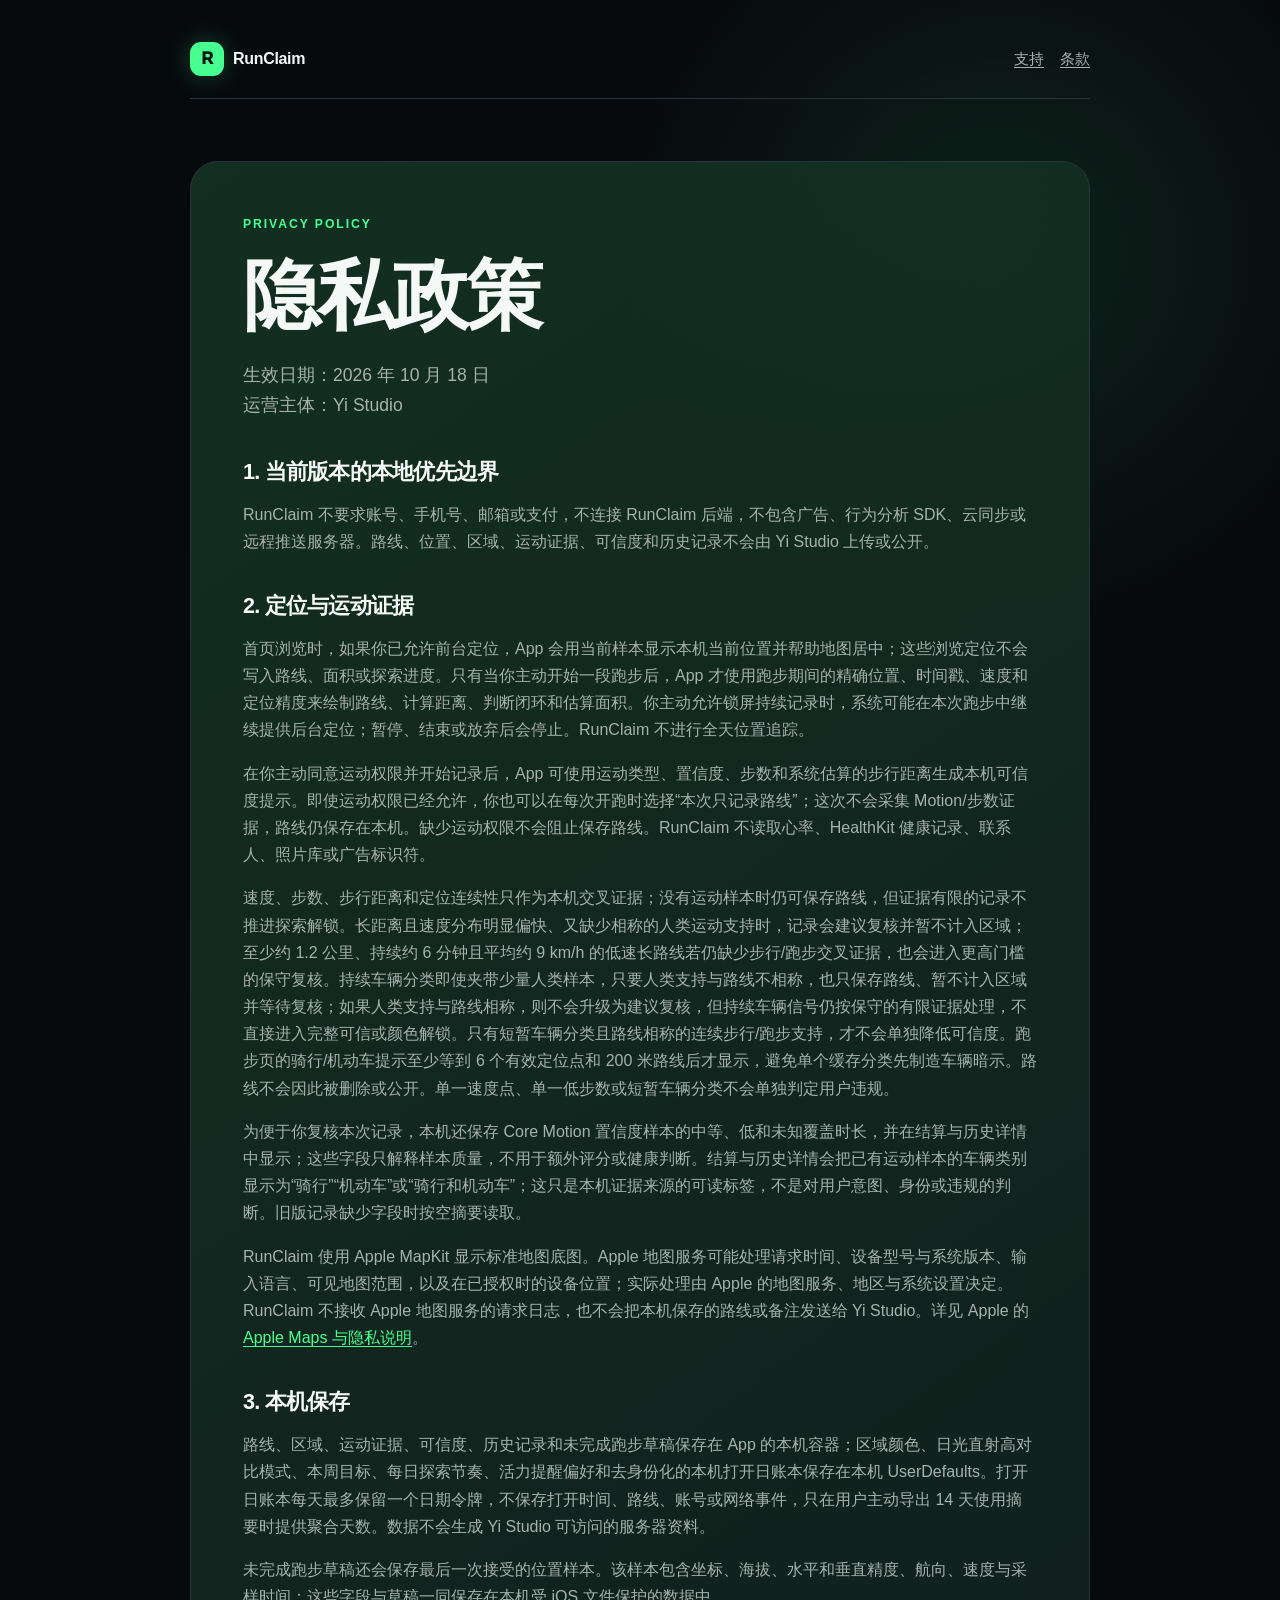
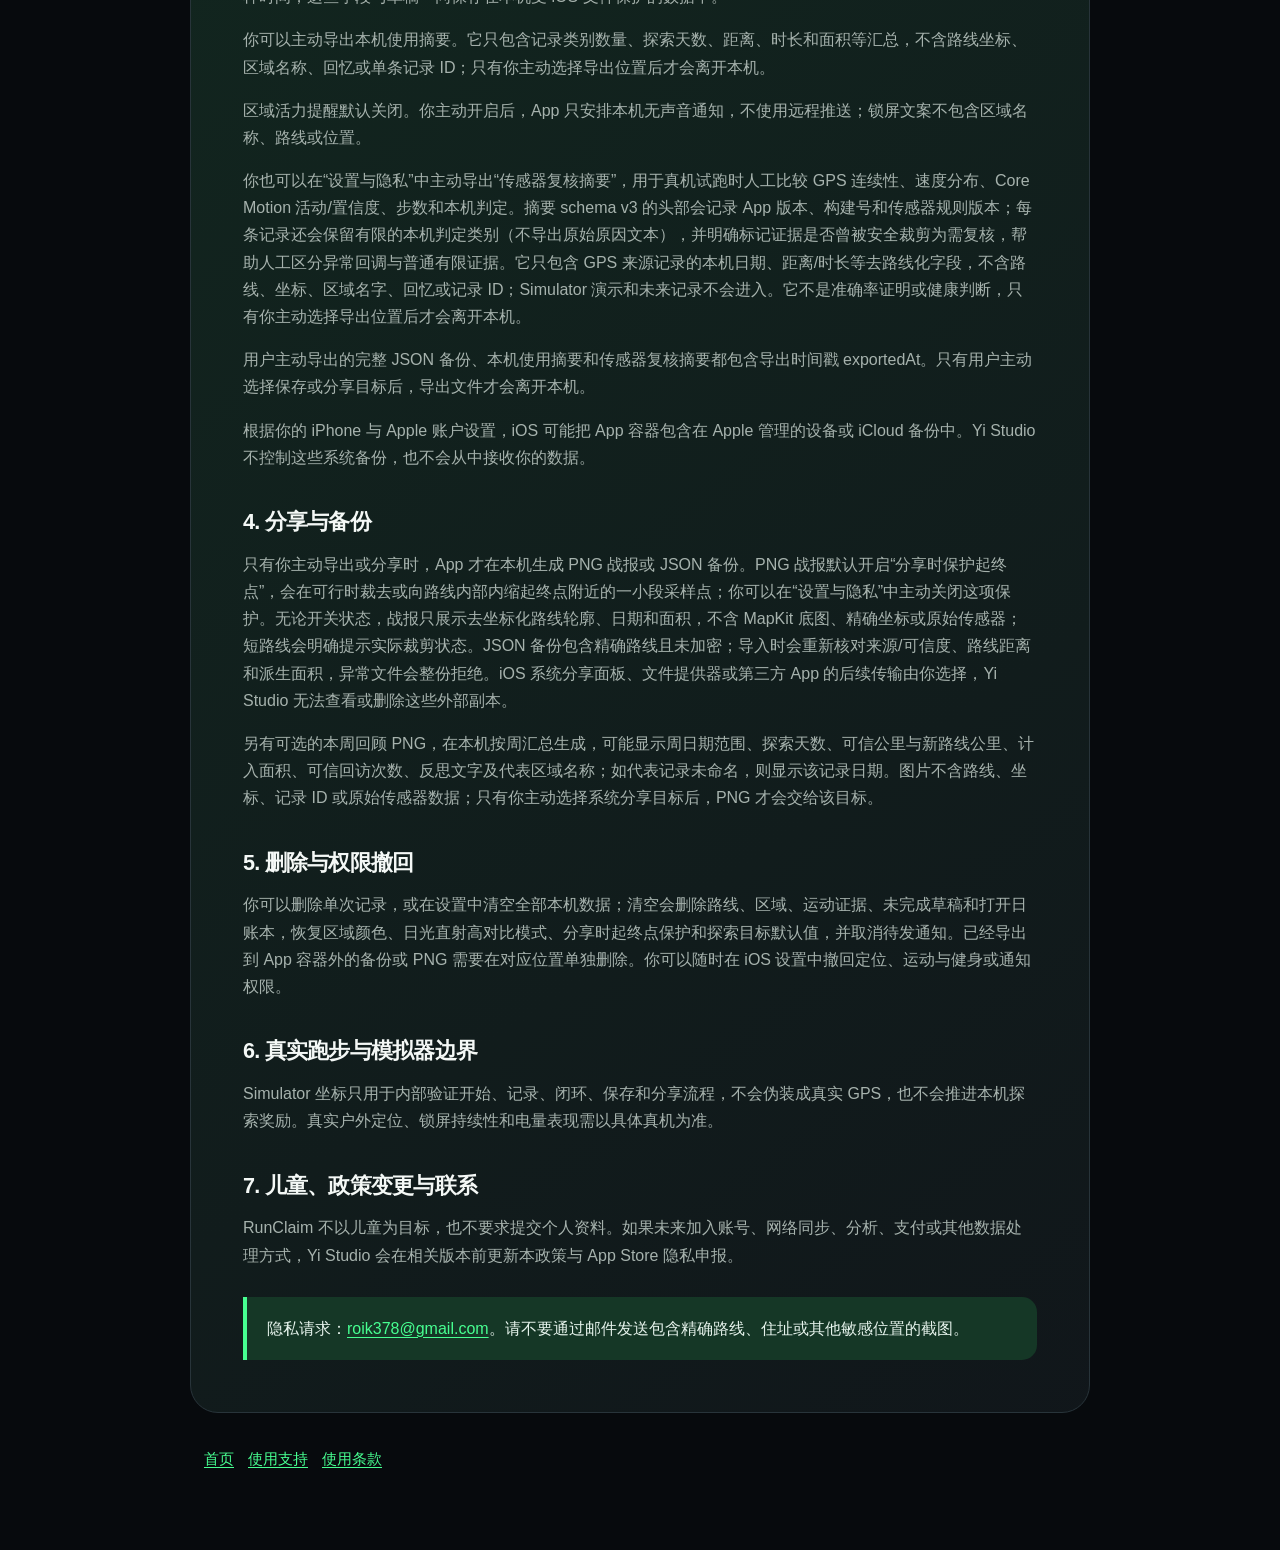
==== privacy/index.html @ f34b30b4 "Publish RunClaim policy and support site" ====
<!doctype html>
<html lang="zh-Hans">
<head>
  <meta charset="utf-8">
  <meta name="viewport" content="width=device-width, initial-scale=1">
  <meta name="description" content="RunClaim 隐私政策。">
  <title>RunClaim 隐私政策</title>
  <link rel="stylesheet" href="../styles.css">
</head>
<body>
  <main>
    <header>
      <a class="brand" href="../"><span class="brand-mark" aria-hidden="true">R</span>RunClaim</a>
      <nav aria-label="主要导航"><a href="../support/">支持</a><a href="../terms/">条款</a></nav>
    </header>

    <article class="document">
      <p class="eyebrow">PRIVACY POLICY</p>
      <h1>隐私政策</h1>
      <p class="lead">生效日期：2026 年 10 月 18 日<br>运营主体：Yi Studio</p>

      <h2>1. 当前版本的本地优先边界</h2>
      <p>RunClaim 不要求账号、手机号、邮箱或支付，不连接 RunClaim 后端，不包含广告、行为分析 SDK、云同步或远程推送服务器。路线、位置、区域、运动证据、可信度和历史记录不会由 Yi Studio 上传或公开。</p>

      <h2>2. 定位与运动证据</h2>
      <p>首页浏览时，如果你已允许前台定位，App 会用当前样本显示本机当前位置并帮助地图居中；这些浏览定位不会写入路线、面积或探索进度。只有当你主动开始一段跑步后，App 才使用跑步期间的精确位置、时间戳、速度和定位精度来绘制路线、计算距离、判断闭环和估算面积。你主动允许锁屏持续记录时，系统可能在本次跑步中继续提供后台定位；暂停、结束或放弃后会停止。RunClaim 不进行全天位置追踪。</p>
      <p>在你主动同意运动权限并开始记录后，App 可使用运动类型、置信度、步数和系统估算的步行距离生成本机可信度提示。即使运动权限已经允许，你也可以在每次开跑时选择“本次只记录路线”；这次不会采集 Motion/步数证据，路线仍保存在本机。缺少运动权限不会阻止保存路线。RunClaim 不读取心率、HealthKit 健康记录、联系人、照片库或广告标识符。</p>
      <p>速度、步数、步行距离和定位连续性只作为本机交叉证据；没有运动样本时仍可保存路线，但证据有限的记录不推进探索解锁。长距离且速度分布明显偏快、又缺少相称的人类运动支持时，记录会建议复核并暂不计入区域；至少约 1.2 公里、持续约 6 分钟且平均约 9 km/h 的低速长路线若仍缺少步行/跑步交叉证据，也会进入更高门槛的保守复核。持续车辆分类即使夹带少量人类样本，只要人类支持与路线不相称，也只保存路线、暂不计入区域并等待复核；如果人类支持与路线相称，则不会升级为建议复核，但持续车辆信号仍按保守的有限证据处理，不直接进入完整可信或颜色解锁。只有短暂车辆分类且路线相称的连续步行/跑步支持，才不会单独降低可信度。跑步页的骑行/机动车提示至少等到 6 个有效定位点和 200 米路线后才显示，避免单个缓存分类先制造车辆暗示。路线不会因此被删除或公开。单一速度点、单一低步数或短暂车辆分类不会单独判定用户违规。</p>
      <p>为便于你复核本次记录，本机还保存 Core Motion 置信度样本的中等、低和未知覆盖时长，并在结算与历史详情中显示；这些字段只解释样本质量，不用于额外评分或健康判断。结算与历史详情会把已有运动样本的车辆类别显示为“骑行”“机动车”或“骑行和机动车”；这只是本机证据来源的可读标签，不是对用户意图、身份或违规的判断。旧版记录缺少字段时按空摘要读取。</p>
      <p>RunClaim 使用 Apple MapKit 显示标准地图底图。Apple 地图服务可能处理请求时间、设备型号与系统版本、输入语言、可见地图范围，以及在已授权时的设备位置；实际处理由 Apple 的地图服务、地区与系统设置决定。RunClaim 不接收 Apple 地图服务的请求日志，也不会把本机保存的路线或备注发送给 Yi Studio。详见 Apple 的 <a href="https://www.apple.com/legal/privacy/data/en/apple-maps/" target="_blank" rel="noreferrer">Apple Maps 与隐私说明</a>。</p>

      <h2>3. 本机保存</h2>
      <p>路线、区域、运动证据、可信度、历史记录和未完成跑步草稿保存在 App 的本机容器；区域颜色、日光直射高对比模式、本周目标、每日探索节奏、活力提醒偏好和去身份化的本机打开日账本保存在本机 UserDefaults。打开日账本每天最多保留一个日期令牌，不保存打开时间、路线、账号或网络事件，只在用户主动导出 14 天使用摘要时提供聚合天数。数据不会生成 Yi Studio 可访问的服务器资料。</p>
      <p>未完成跑步草稿还会保存最后一次接受的位置样本。该样本包含坐标、海拔、水平和垂直精度、航向、速度与采样时间；这些字段与草稿一同保存在本机受 iOS 文件保护的数据中。</p>
      <p>你可以主动导出本机使用摘要。它只包含记录类别数量、探索天数、距离、时长和面积等汇总，不含路线坐标、区域名称、回忆或单条记录 ID；只有你主动选择导出位置后才会离开本机。</p>
      <p>区域活力提醒默认关闭。你主动开启后，App 只安排本机无声音通知，不使用远程推送；锁屏文案不包含区域名称、路线或位置。</p>
      <p>你也可以在“设置与隐私”中主动导出“传感器复核摘要”，用于真机试跑时人工比较 GPS 连续性、速度分布、Core Motion 活动/置信度、步数和本机判定。摘要 schema v3 的头部会记录 App 版本、构建号和传感器规则版本；每条记录还会保留有限的本机判定类别（不导出原始原因文本），并明确标记证据是否曾被安全裁剪为需复核，帮助人工区分异常回调与普通有限证据。它只包含 GPS 来源记录的本机日期、距离/时长等去路线化字段，不含路线、坐标、区域名字、回忆或记录 ID；Simulator 演示和未来记录不会进入。它不是准确率证明或健康判断，只有你主动选择导出位置后才会离开本机。</p>
      <p>用户主动导出的完整 JSON 备份、本机使用摘要和传感器复核摘要都包含导出时间戳 exportedAt。只有用户主动选择保存或分享目标后，导出文件才会离开本机。</p>
      <p>根据你的 iPhone 与 Apple 账户设置，iOS 可能把 App 容器包含在 Apple 管理的设备或 iCloud 备份中。Yi Studio 不控制这些系统备份，也不会从中接收你的数据。</p>

      <h2>4. 分享与备份</h2>
      <p>只有你主动导出或分享时，App 才在本机生成 PNG 战报或 JSON 备份。PNG 战报默认开启“分享时保护起终点”，会在可行时裁去或向路线内部内缩起终点附近的一小段采样点；你可以在“设置与隐私”中主动关闭这项保护。无论开关状态，战报只展示去坐标化路线轮廓、日期和面积，不含 MapKit 底图、精确坐标或原始传感器；短路线会明确提示实际裁剪状态。JSON 备份包含精确路线且未加密；导入时会重新核对来源/可信度、路线距离和派生面积，异常文件会整份拒绝。iOS 系统分享面板、文件提供器或第三方 App 的后续传输由你选择，Yi Studio 无法查看或删除这些外部副本。</p>
      <p>另有可选的本周回顾 PNG，在本机按周汇总生成，可能显示周日期范围、探索天数、可信公里与新路线公里、计入面积、可信回访次数、反思文字及代表区域名称；如代表记录未命名，则显示该记录日期。图片不含路线、坐标、记录 ID 或原始传感器数据；只有你主动选择系统分享目标后，PNG 才会交给该目标。</p>

      <h2>5. 删除与权限撤回</h2>
      <p>你可以删除单次记录，或在设置中清空全部本机数据；清空会删除路线、区域、运动证据、未完成草稿和打开日账本，恢复区域颜色、日光直射高对比模式、分享时起终点保护和探索目标默认值，并取消待发通知。已经导出到 App 容器外的备份或 PNG 需要在对应位置单独删除。你可以随时在 iOS 设置中撤回定位、运动与健身或通知权限。</p>

      <h2>6. 真实跑步与模拟器边界</h2>
      <p>Simulator 坐标只用于内部验证开始、记录、闭环、保存和分享流程，不会伪装成真实 GPS，也不会推进本机探索奖励。真实户外定位、锁屏持续性和电量表现需以具体真机为准。</p>

      <h2>7. 儿童、政策变更与联系</h2>
      <p>RunClaim 不以儿童为目标，也不要求提交个人资料。如果未来加入账号、网络同步、分析、支付或其他数据处理方式，Yi Studio 会在相关版本前更新本政策与 App Store 隐私申报。</p>
      <div class="notice"><p>隐私请求：<a href="mailto:roik378@gmail.com">roik378@gmail.com</a>。请不要通过邮件发送包含精确路线、住址或其他敏感位置的截图。</p></div>
    </article>

    <footer><a href="../">首页</a><a href="../support/">使用支持</a><a href="../terms/">使用条款</a></footer>
  </main>
</body>
</html>
---- styles.css ----
:root {
  --canvas: #070a0d;
  --panel: #11171b;
  --ink: #f4f8f6;
  --muted: #a6b2ad;
  --line: #28343a;
  --territory: #47ff91;
  --territory-soft: #153726;
  --blue: #61c2ff;
}

* { box-sizing: border-box; }

html { scroll-behavior: smooth; }

body {
  margin: 0;
  color: var(--ink);
  background:
    radial-gradient(circle at 78% 8%, rgba(71, 255, 145, 0.1), transparent 24rem),
    var(--canvas);
  font-family: -apple-system, BlinkMacSystemFont, "SF Pro Text", "PingFang SC", "Noto Sans CJK SC", "Microsoft YaHei", sans-serif;
  line-height: 1.7;
}

a { color: var(--territory); text-underline-offset: 3px; }
a:focus-visible { outline: 3px solid var(--blue); outline-offset: 4px; }

main { width: min(900px, calc(100% - 40px)); margin: 0 auto; padding: 42px 0 78px; }

header {
  display: flex;
  align-items: center;
  justify-content: space-between;
  gap: 20px;
  padding-bottom: 22px;
  border-bottom: 1px solid var(--line);
}

.brand { color: var(--ink); font-weight: 850; text-decoration: none; letter-spacing: -0.02em; }
.brand-mark {
  display: inline-grid;
  width: 34px;
  height: 34px;
  margin-right: 9px;
  place-items: center;
  border-radius: 11px;
  color: #051009;
  background: var(--territory);
  font-weight: 950;
  box-shadow: 0 0 24px rgba(71, 255, 145, 0.24);
}

nav { display: flex; flex-wrap: wrap; gap: 16px; color: var(--muted); font-size: .94rem; }
nav a { color: inherit; }

.hero, .document {
  margin-top: 62px;
  padding: clamp(26px, 5vw, 52px);
  border: 1px solid var(--line);
  border-radius: 28px;
  background: linear-gradient(145deg, rgba(21, 55, 38, .82), rgba(17, 23, 27, .96));
}

.eyebrow {
  margin: 0 0 14px;
  color: var(--territory);
  font-size: .76rem;
  font-weight: 900;
  letter-spacing: .16em;
}

h1, h2, h3 { line-height: 1.2; letter-spacing: -.035em; }
h1 { margin: 0 0 20px; font-size: clamp(2.3rem, 7vw, 4.8rem); }
h2 { margin: 38px 0 10px; font-size: 1.35rem; }
h3 { margin: 26px 0 7px; font-size: 1.05rem; }
p, li { color: var(--muted); }
.lead { max-width: 720px; font-size: 1.1rem; }

.link-grid { display: grid; grid-template-columns: repeat(2, minmax(0, 1fr)); gap: 14px; margin-top: 30px; }
.link-card { display: block; padding: 18px 20px; border: 1px solid var(--line); border-radius: 18px; background: rgba(255, 255, 255, .035); text-decoration: none; }
.link-card strong { display: block; color: var(--ink); }
.link-card span { display: block; margin-top: 4px; color: var(--muted); font-size: .93rem; }

.notice { margin-top: 28px; padding: 18px 20px; border-left: 4px solid var(--territory); border-radius: 0 15px 15px 0; background: var(--territory-soft); }
.notice p { margin: 0; color: #e6f3ec; }

footer { margin-top: 34px; color: var(--muted); font-size: .92rem; }
footer a { margin-left: 14px; }

@media (max-width: 620px) {
  main { width: min(100% - 28px, 900px); padding-top: 24px; }
  header { align-items: flex-start; flex-direction: column; }
  .hero, .document { margin-top: 36px; }
  .link-grid { grid-template-columns: 1fr; }
}

@media (prefers-reduced-motion: reduce) { html { scroll-behavior: auto; } }
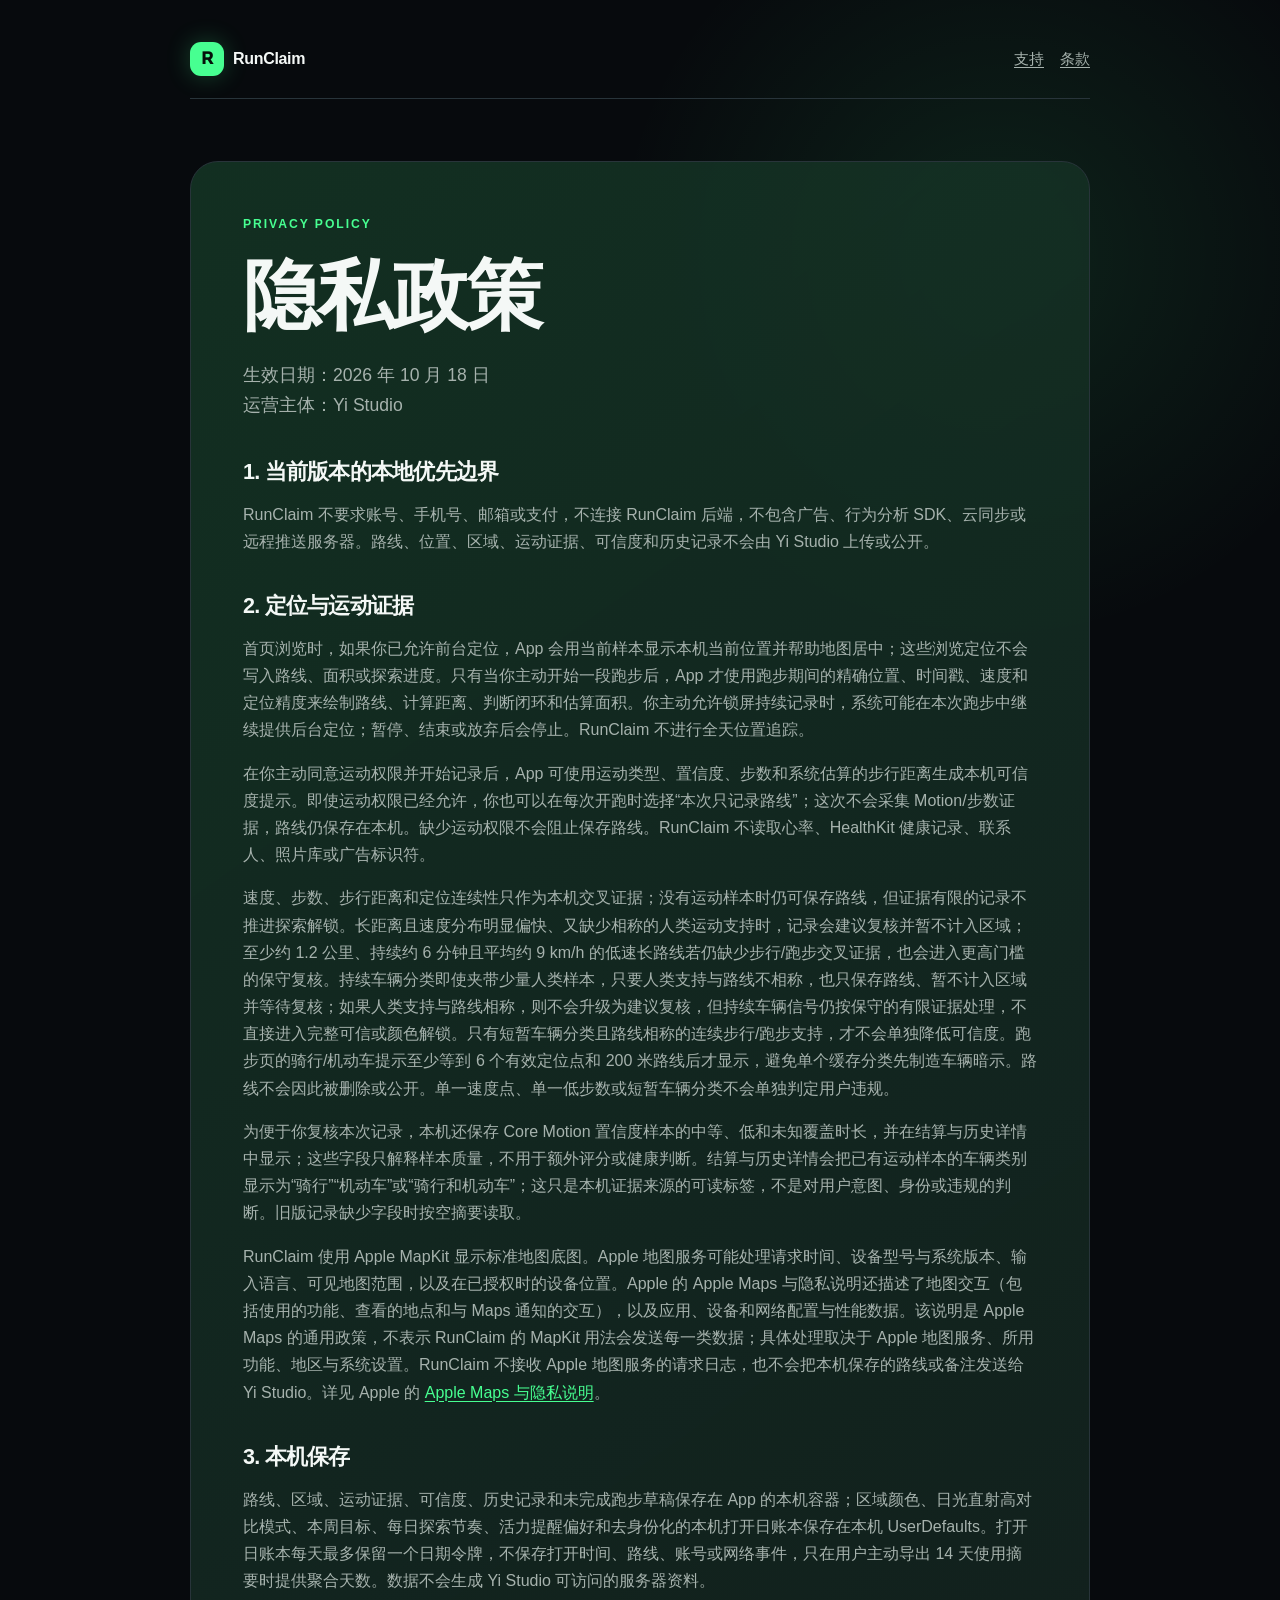
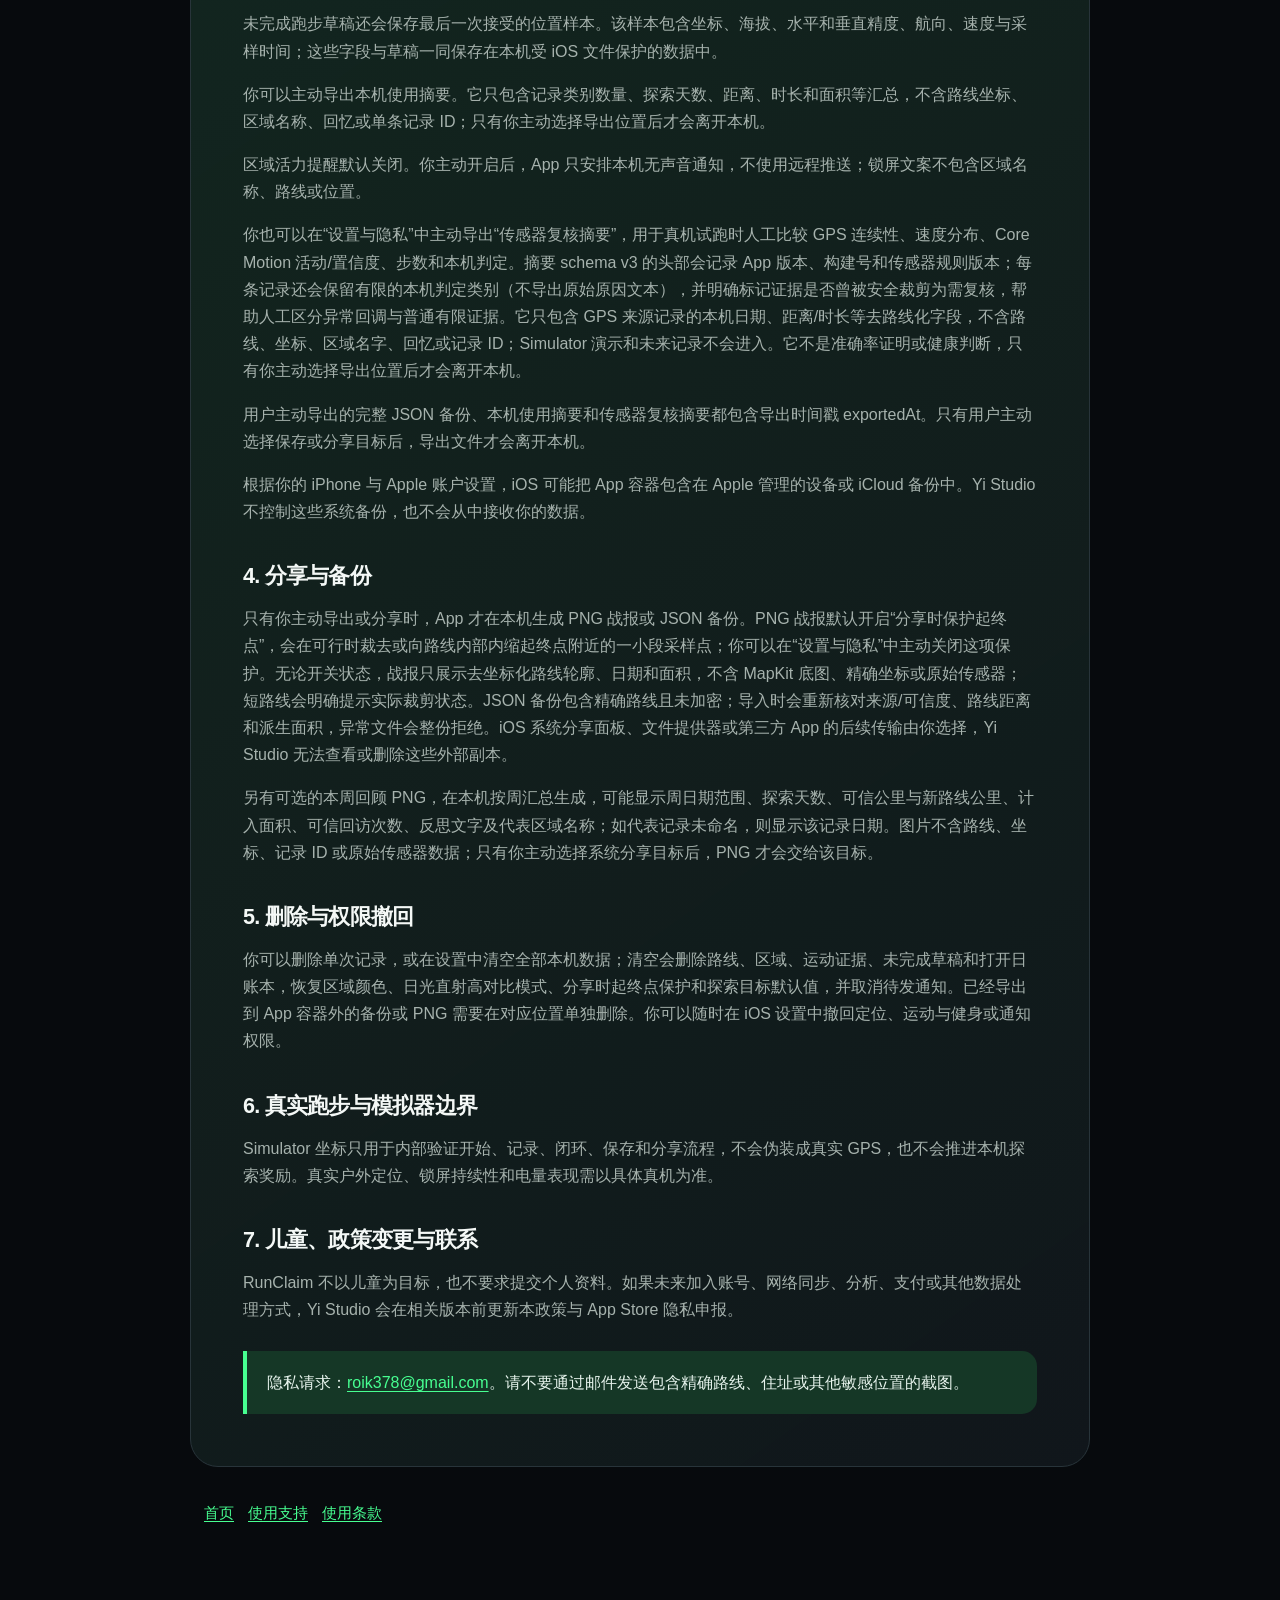
==== commit b0741917: "Publish current MapKit privacy disclosure" ====
--- a/privacy/index.html
+++ b/privacy/index.html
@@ -27,7 +27,7 @@
       <p>在你主动同意运动权限并开始记录后，App 可使用运动类型、置信度、步数和系统估算的步行距离生成本机可信度提示。即使运动权限已经允许，你也可以在每次开跑时选择“本次只记录路线”；这次不会采集 Motion/步数证据，路线仍保存在本机。缺少运动权限不会阻止保存路线。RunClaim 不读取心率、HealthKit 健康记录、联系人、照片库或广告标识符。</p>
       <p>速度、步数、步行距离和定位连续性只作为本机交叉证据；没有运动样本时仍可保存路线，但证据有限的记录不推进探索解锁。长距离且速度分布明显偏快、又缺少相称的人类运动支持时，记录会建议复核并暂不计入区域；至少约 1.2 公里、持续约 6 分钟且平均约 9 km/h 的低速长路线若仍缺少步行/跑步交叉证据，也会进入更高门槛的保守复核。持续车辆分类即使夹带少量人类样本，只要人类支持与路线不相称，也只保存路线、暂不计入区域并等待复核；如果人类支持与路线相称，则不会升级为建议复核，但持续车辆信号仍按保守的有限证据处理，不直接进入完整可信或颜色解锁。只有短暂车辆分类且路线相称的连续步行/跑步支持，才不会单独降低可信度。跑步页的骑行/机动车提示至少等到 6 个有效定位点和 200 米路线后才显示，避免单个缓存分类先制造车辆暗示。路线不会因此被删除或公开。单一速度点、单一低步数或短暂车辆分类不会单独判定用户违规。</p>
       <p>为便于你复核本次记录，本机还保存 Core Motion 置信度样本的中等、低和未知覆盖时长，并在结算与历史详情中显示；这些字段只解释样本质量，不用于额外评分或健康判断。结算与历史详情会把已有运动样本的车辆类别显示为“骑行”“机动车”或“骑行和机动车”；这只是本机证据来源的可读标签，不是对用户意图、身份或违规的判断。旧版记录缺少字段时按空摘要读取。</p>
-      <p>RunClaim 使用 Apple MapKit 显示标准地图底图。Apple 地图服务可能处理请求时间、设备型号与系统版本、输入语言、可见地图范围，以及在已授权时的设备位置；实际处理由 Apple 的地图服务、地区与系统设置决定。RunClaim 不接收 Apple 地图服务的请求日志，也不会把本机保存的路线或备注发送给 Yi Studio。详见 Apple 的 <a href="https://www.apple.com/legal/privacy/data/en/apple-maps/" target="_blank" rel="noreferrer">Apple Maps 与隐私说明</a>。</p>
+      <p>RunClaim 使用 Apple MapKit 显示标准地图底图。Apple 地图服务可能处理请求时间、设备型号与系统版本、输入语言、可见地图范围，以及在已授权时的设备位置。Apple 的 Apple Maps 与隐私说明还描述了地图交互（包括使用的功能、查看的地点和与 Maps 通知的交互），以及应用、设备和网络配置与性能数据。该说明是 Apple Maps 的通用政策，不表示 RunClaim 的 MapKit 用法会发送每一类数据；具体处理取决于 Apple 地图服务、所用功能、地区与系统设置。RunClaim 不接收 Apple 地图服务的请求日志，也不会把本机保存的路线或备注发送给 Yi Studio。详见 Apple 的 <a href="https://www.apple.com/legal/privacy/data/en/apple-maps/" target="_blank" rel="noreferrer">Apple Maps 与隐私说明</a>。</p>
 
       <h2>3. 本机保存</h2>
       <p>路线、区域、运动证据、可信度、历史记录和未完成跑步草稿保存在 App 的本机容器；区域颜色、日光直射高对比模式、本周目标、每日探索节奏、活力提醒偏好和去身份化的本机打开日账本保存在本机 UserDefaults。打开日账本每天最多保留一个日期令牌，不保存打开时间、路线、账号或网络事件，只在用户主动导出 14 天使用摘要时提供聚合天数。数据不会生成 Yi Studio 可访问的服务器资料。</p>
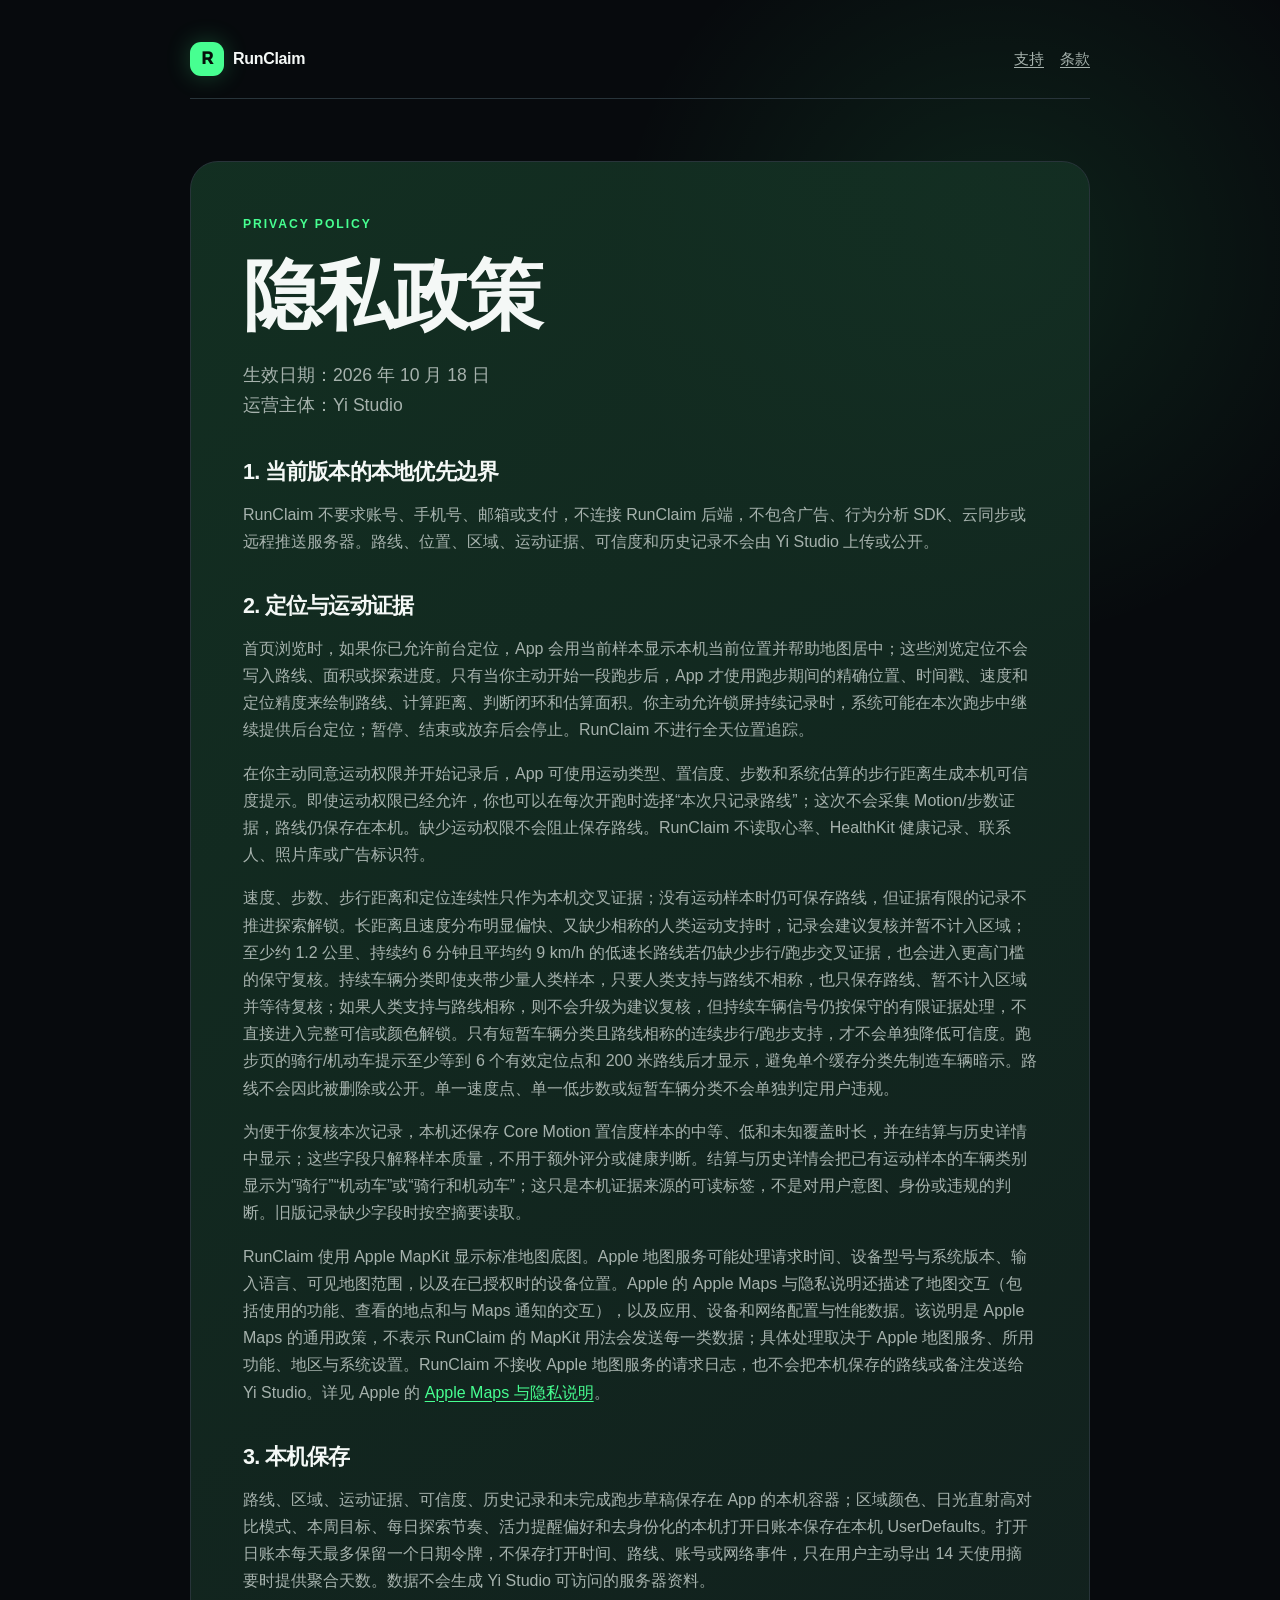
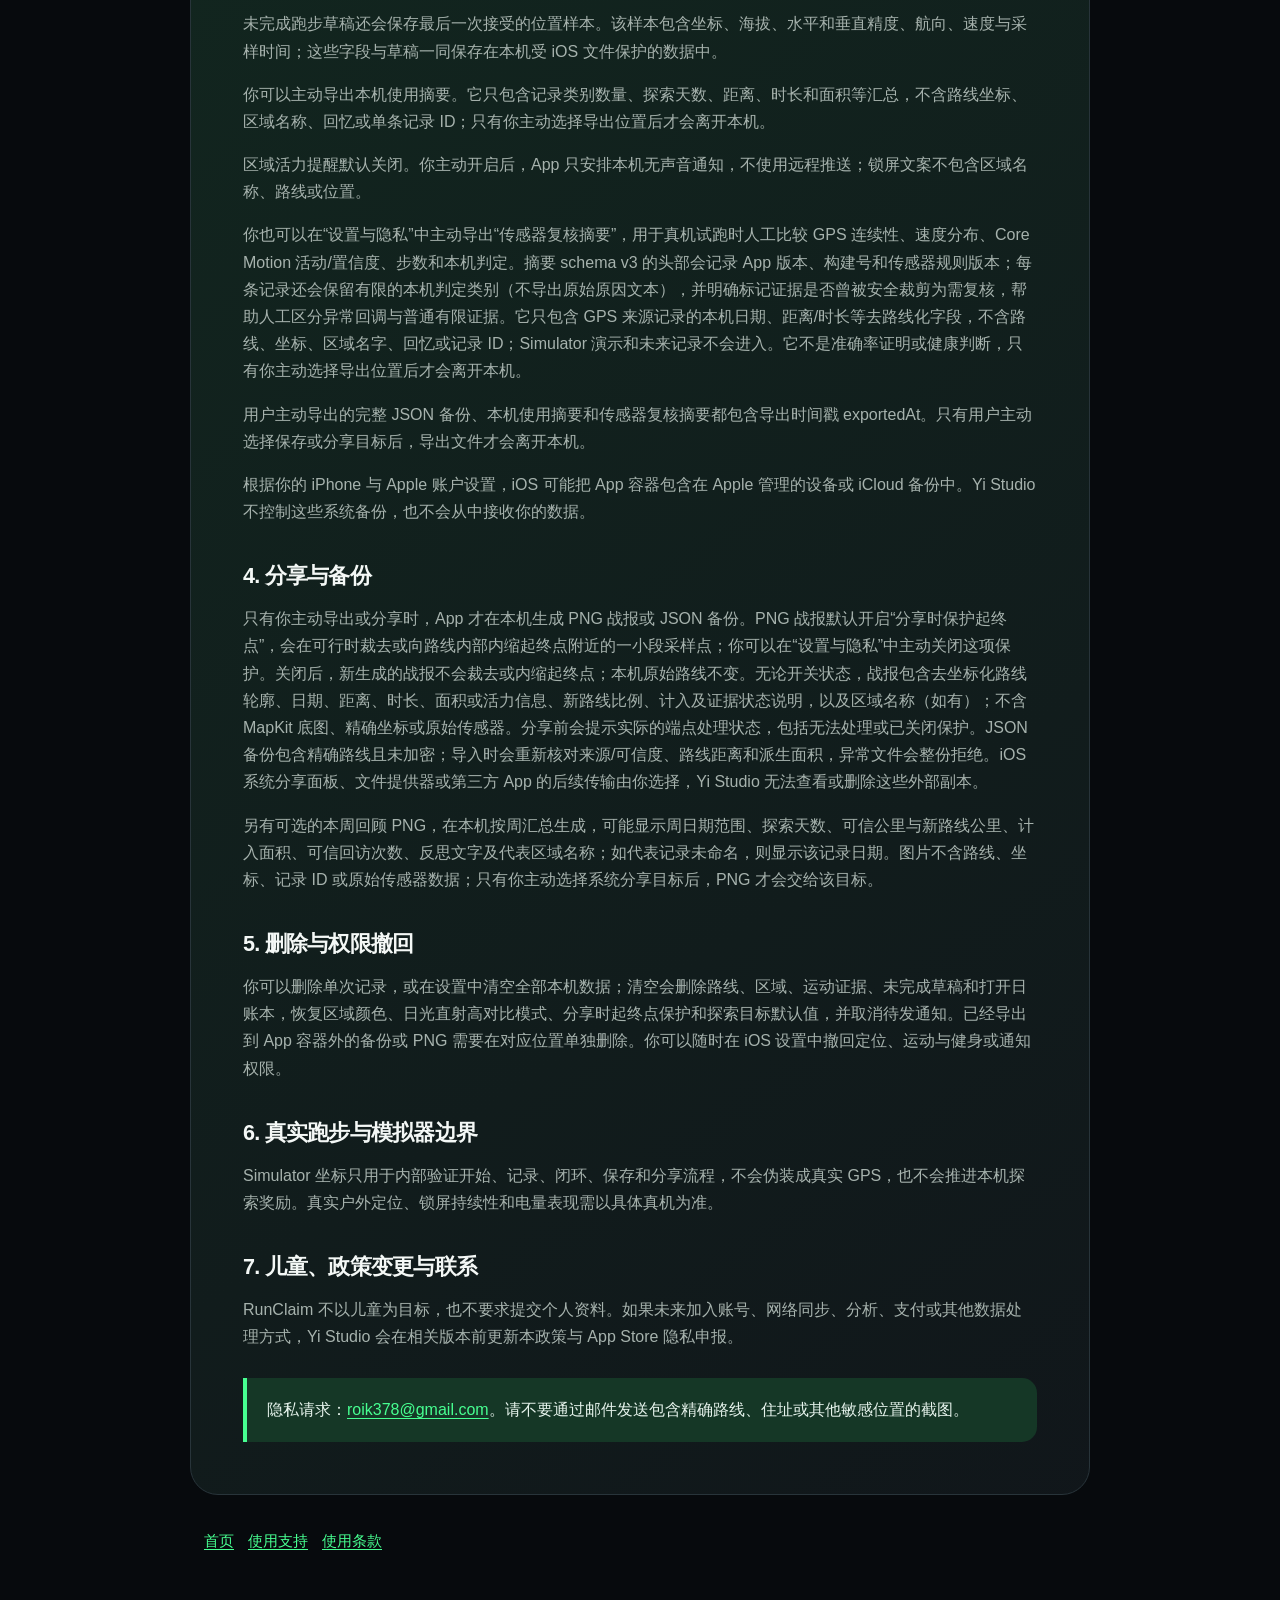
==== commit 2adcd1d0: "Clarify information shown in shared run reports" ====
--- a/privacy/index.html
+++ b/privacy/index.html
@@ -39,7 +39,7 @@
       <p>根据你的 iPhone 与 Apple 账户设置，iOS 可能把 App 容器包含在 Apple 管理的设备或 iCloud 备份中。Yi Studio 不控制这些系统备份，也不会从中接收你的数据。</p>
 
       <h2>4. 分享与备份</h2>
-      <p>只有你主动导出或分享时，App 才在本机生成 PNG 战报或 JSON 备份。PNG 战报默认开启“分享时保护起终点”，会在可行时裁去或向路线内部内缩起终点附近的一小段采样点；你可以在“设置与隐私”中主动关闭这项保护。无论开关状态，战报只展示去坐标化路线轮廓、日期和面积，不含 MapKit 底图、精确坐标或原始传感器；短路线会明确提示实际裁剪状态。JSON 备份包含精确路线且未加密；导入时会重新核对来源/可信度、路线距离和派生面积，异常文件会整份拒绝。iOS 系统分享面板、文件提供器或第三方 App 的后续传输由你选择，Yi Studio 无法查看或删除这些外部副本。</p>
+      <p>只有你主动导出或分享时，App 才在本机生成 PNG 战报或 JSON 备份。PNG 战报默认开启“分享时保护起终点”，会在可行时裁去或向路线内部内缩起终点附近的一小段采样点；你可以在“设置与隐私”中主动关闭这项保护。关闭后，新生成的战报不会裁去或内缩起终点；本机原始路线不变。无论开关状态，战报包含去坐标化路线轮廓、日期、距离、时长、面积或活力信息、新路线比例、计入及证据状态说明，以及区域名称（如有）；不含 MapKit 底图、精确坐标或原始传感器。分享前会提示实际的端点处理状态，包括无法处理或已关闭保护。JSON 备份包含精确路线且未加密；导入时会重新核对来源/可信度、路线距离和派生面积，异常文件会整份拒绝。iOS 系统分享面板、文件提供器或第三方 App 的后续传输由你选择，Yi Studio 无法查看或删除这些外部副本。</p>
       <p>另有可选的本周回顾 PNG，在本机按周汇总生成，可能显示周日期范围、探索天数、可信公里与新路线公里、计入面积、可信回访次数、反思文字及代表区域名称；如代表记录未命名，则显示该记录日期。图片不含路线、坐标、记录 ID 或原始传感器数据；只有你主动选择系统分享目标后，PNG 才会交给该目标。</p>
 
       <h2>5. 删除与权限撤回</h2>
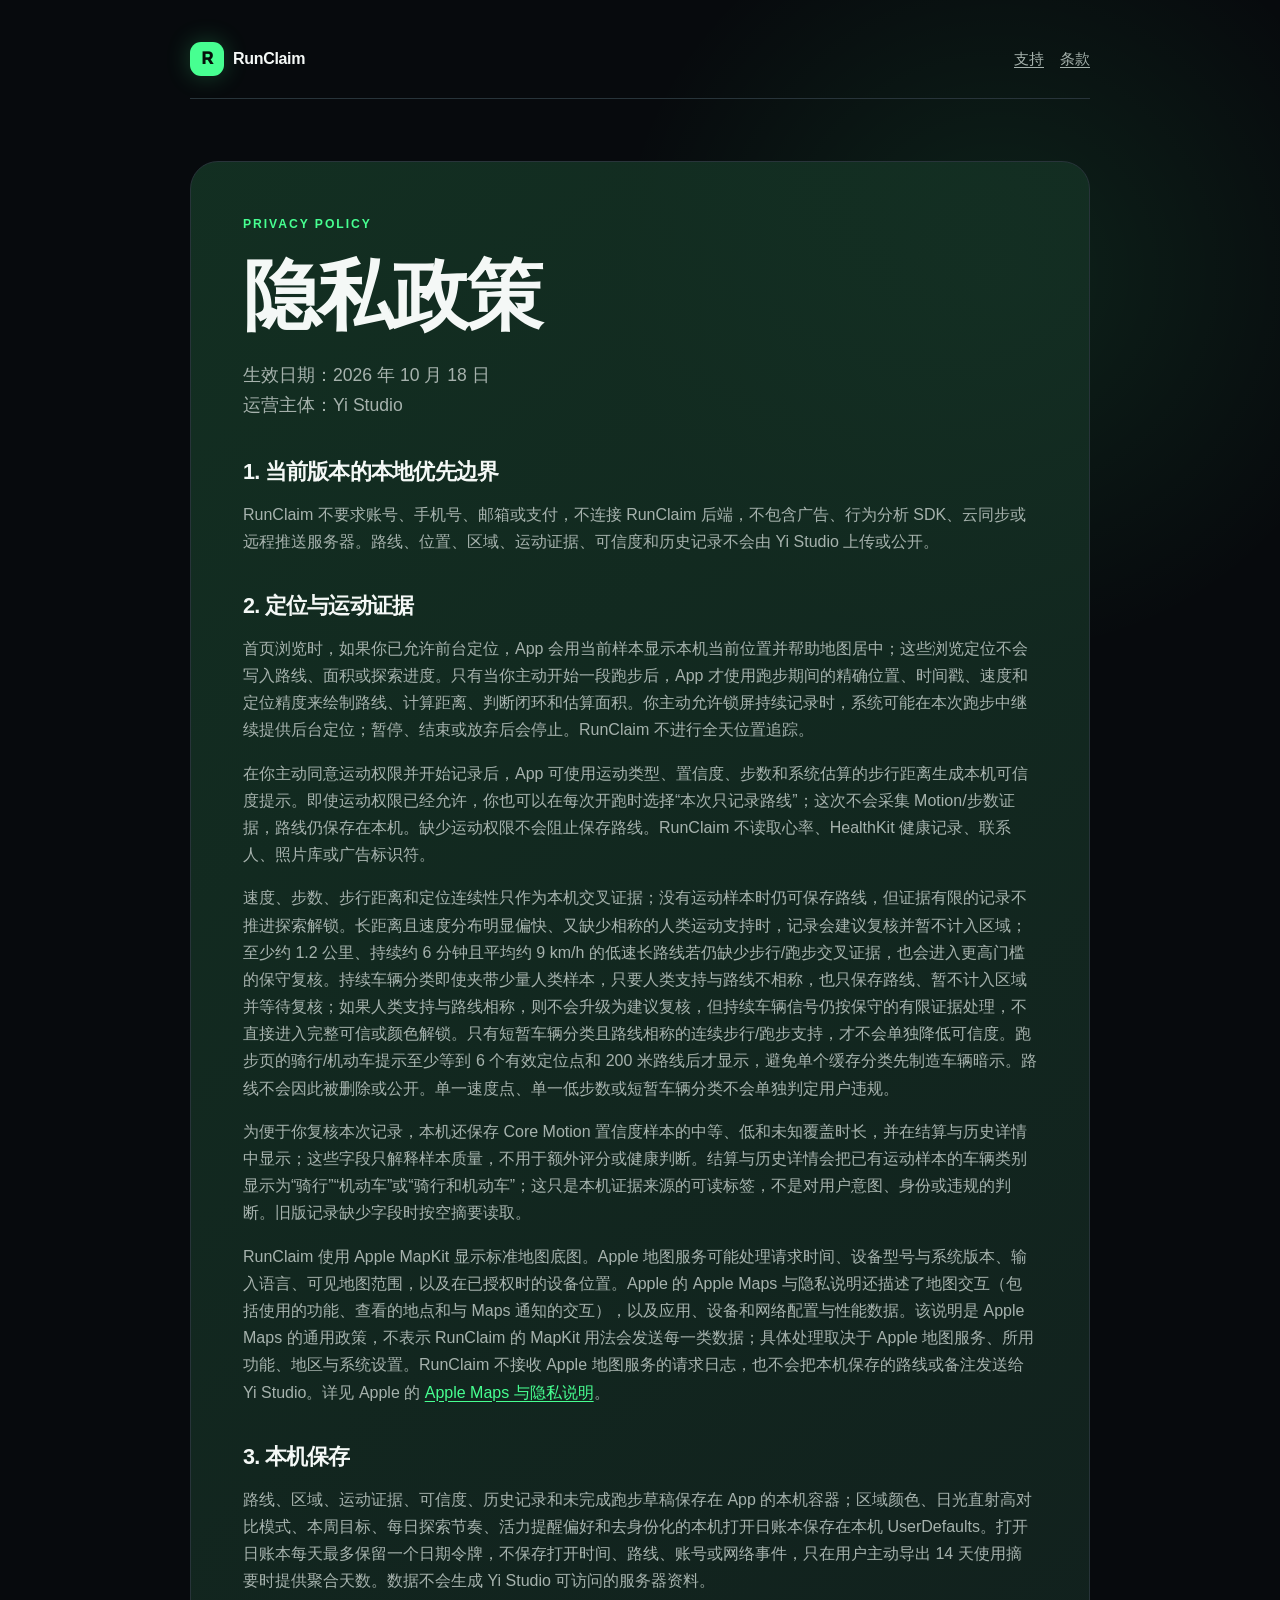
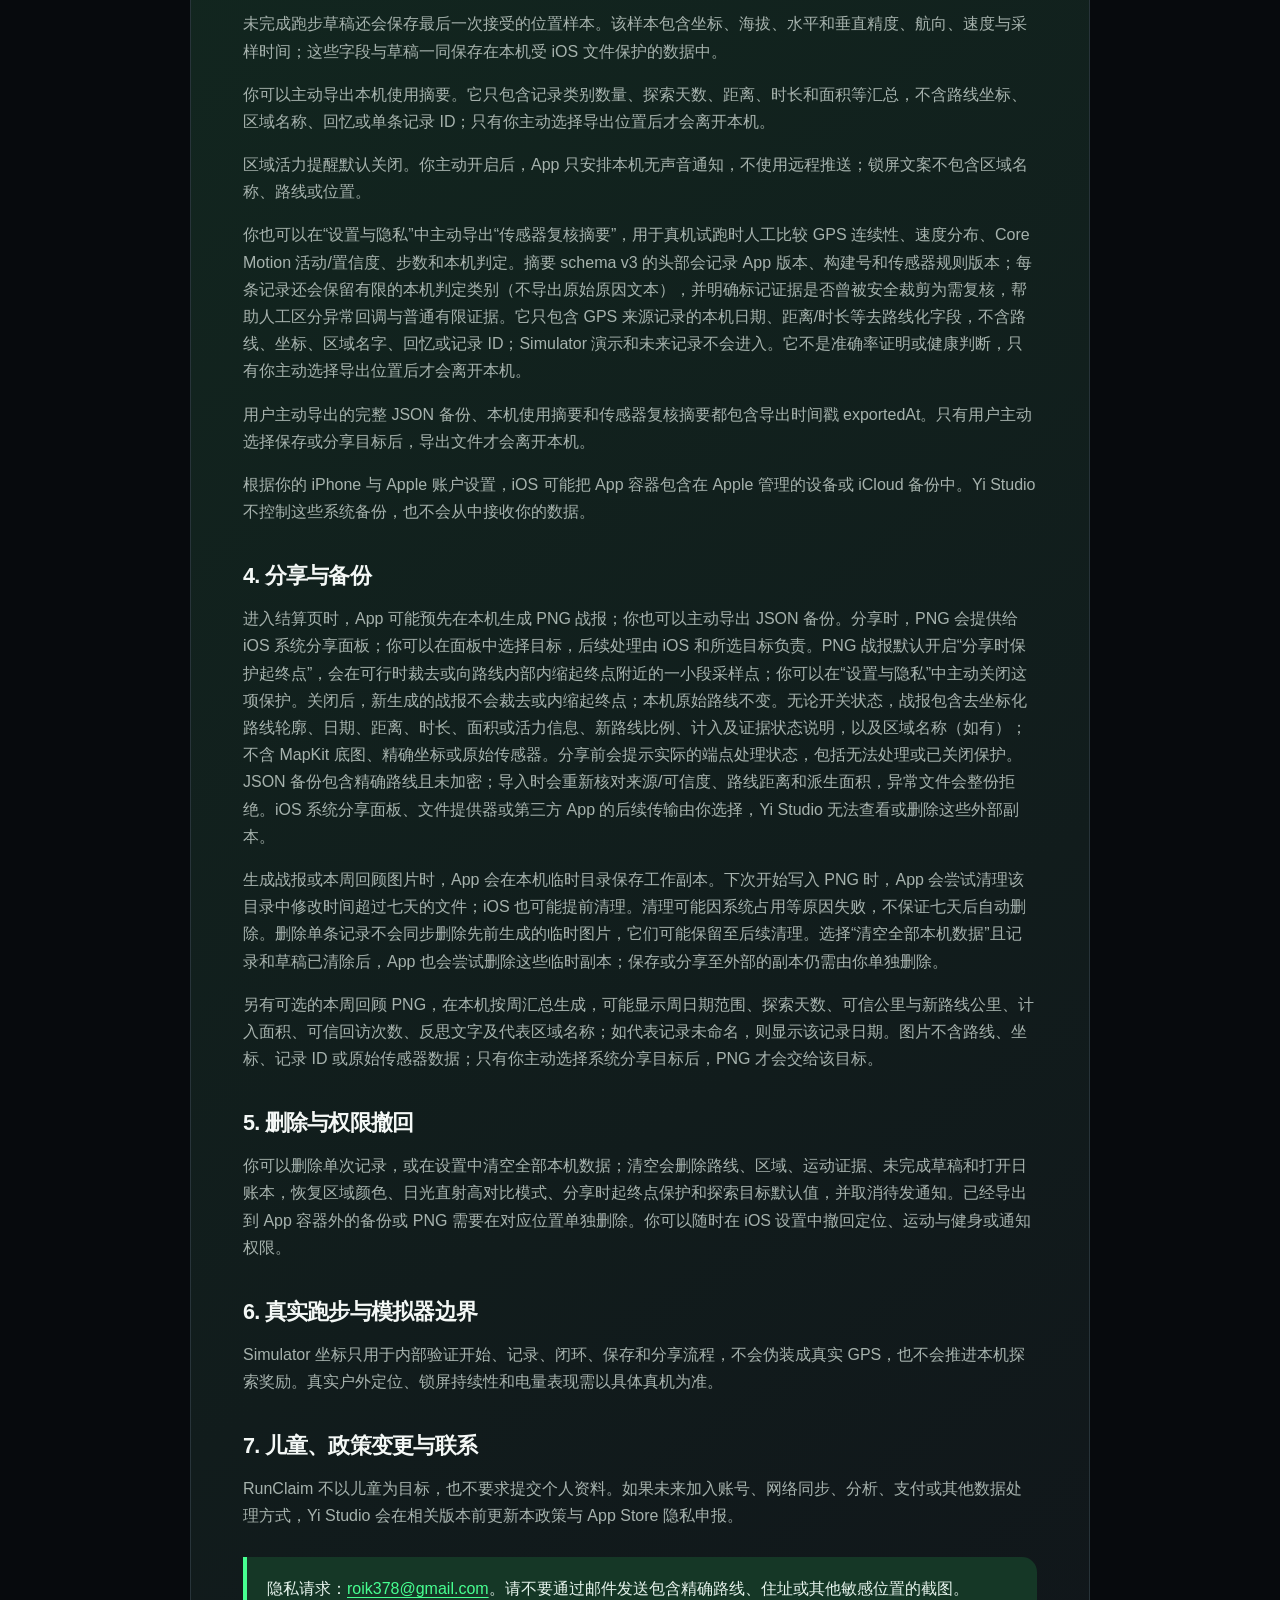
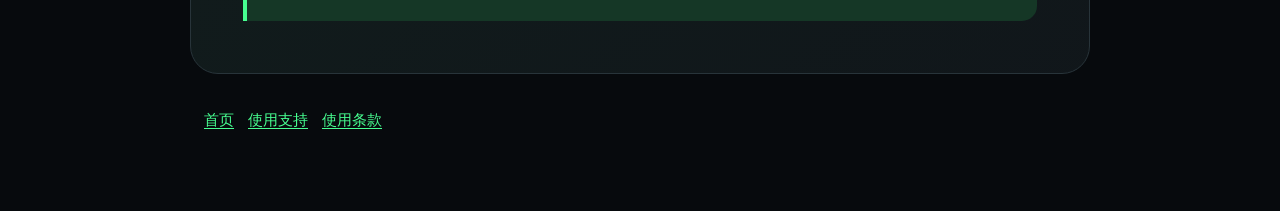
==== commit fb3af9a1: "Clarify local PNG generation and retention" ====
--- a/privacy/index.html
+++ b/privacy/index.html
@@ -39,7 +39,8 @@
       <p>根据你的 iPhone 与 Apple 账户设置，iOS 可能把 App 容器包含在 Apple 管理的设备或 iCloud 备份中。Yi Studio 不控制这些系统备份，也不会从中接收你的数据。</p>
 
       <h2>4. 分享与备份</h2>
-      <p>只有你主动导出或分享时，App 才在本机生成 PNG 战报或 JSON 备份。PNG 战报默认开启“分享时保护起终点”，会在可行时裁去或向路线内部内缩起终点附近的一小段采样点；你可以在“设置与隐私”中主动关闭这项保护。关闭后，新生成的战报不会裁去或内缩起终点；本机原始路线不变。无论开关状态，战报包含去坐标化路线轮廓、日期、距离、时长、面积或活力信息、新路线比例、计入及证据状态说明，以及区域名称（如有）；不含 MapKit 底图、精确坐标或原始传感器。分享前会提示实际的端点处理状态，包括无法处理或已关闭保护。JSON 备份包含精确路线且未加密；导入时会重新核对来源/可信度、路线距离和派生面积，异常文件会整份拒绝。iOS 系统分享面板、文件提供器或第三方 App 的后续传输由你选择，Yi Studio 无法查看或删除这些外部副本。</p>
+      <p>进入结算页时，App 可能预先在本机生成 PNG 战报；你也可以主动导出 JSON 备份。分享时，PNG 会提供给 iOS 系统分享面板；你可以在面板中选择目标，后续处理由 iOS 和所选目标负责。PNG 战报默认开启“分享时保护起终点”，会在可行时裁去或向路线内部内缩起终点附近的一小段采样点；你可以在“设置与隐私”中主动关闭这项保护。关闭后，新生成的战报不会裁去或内缩起终点；本机原始路线不变。无论开关状态，战报包含去坐标化路线轮廓、日期、距离、时长、面积或活力信息、新路线比例、计入及证据状态说明，以及区域名称（如有）；不含 MapKit 底图、精确坐标或原始传感器。分享前会提示实际的端点处理状态，包括无法处理或已关闭保护。JSON 备份包含精确路线且未加密；导入时会重新核对来源/可信度、路线距离和派生面积，异常文件会整份拒绝。iOS 系统分享面板、文件提供器或第三方 App 的后续传输由你选择，Yi Studio 无法查看或删除这些外部副本。</p>
+      <p>生成战报或本周回顾图片时，App 会在本机临时目录保存工作副本。下次开始写入 PNG 时，App 会尝试清理该目录中修改时间超过七天的文件；iOS 也可能提前清理。清理可能因系统占用等原因失败，不保证七天后自动删除。删除单条记录不会同步删除先前生成的临时图片，它们可能保留至后续清理。选择“清空全部本机数据”且记录和草稿已清除后，App 也会尝试删除这些临时副本；保存或分享至外部的副本仍需由你单独删除。</p>
       <p>另有可选的本周回顾 PNG，在本机按周汇总生成，可能显示周日期范围、探索天数、可信公里与新路线公里、计入面积、可信回访次数、反思文字及代表区域名称；如代表记录未命名，则显示该记录日期。图片不含路线、坐标、记录 ID 或原始传感器数据；只有你主动选择系统分享目标后，PNG 才会交给该目标。</p>
 
       <h2>5. 删除与权限撤回</h2>
